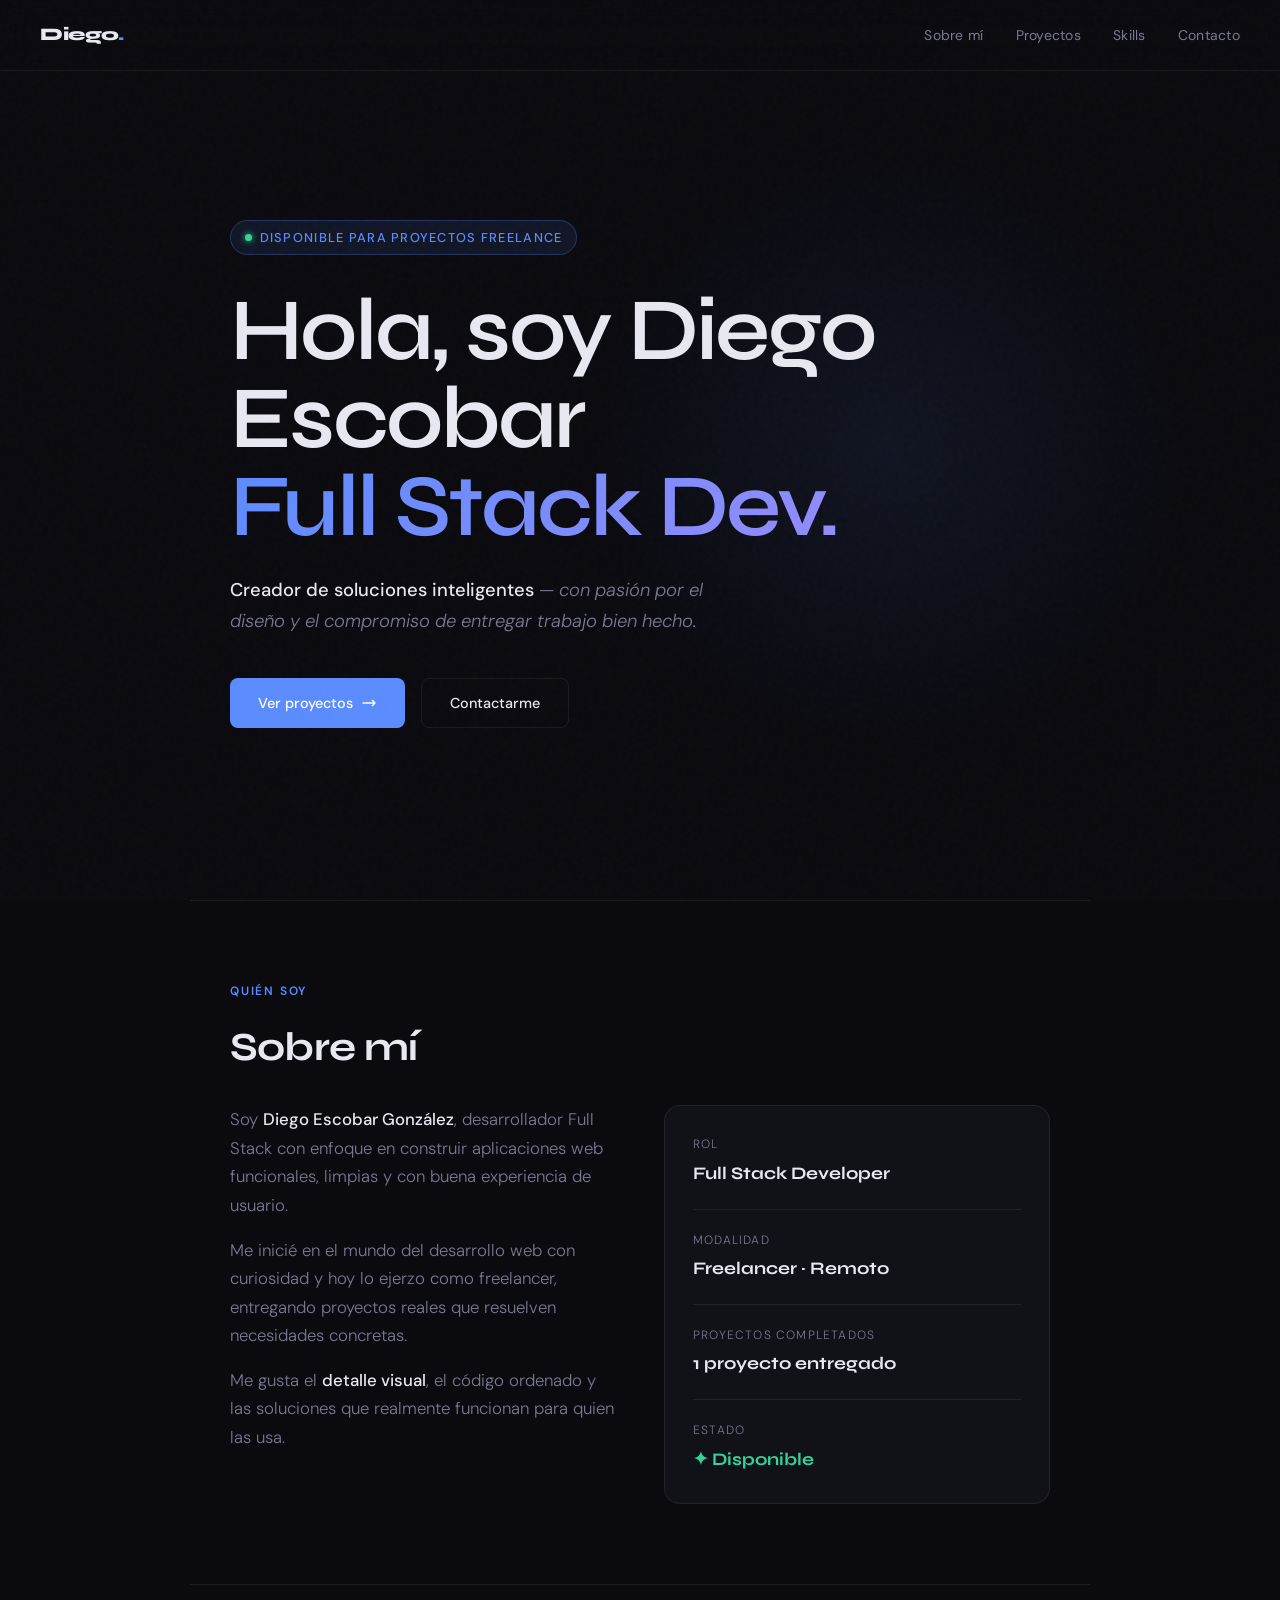
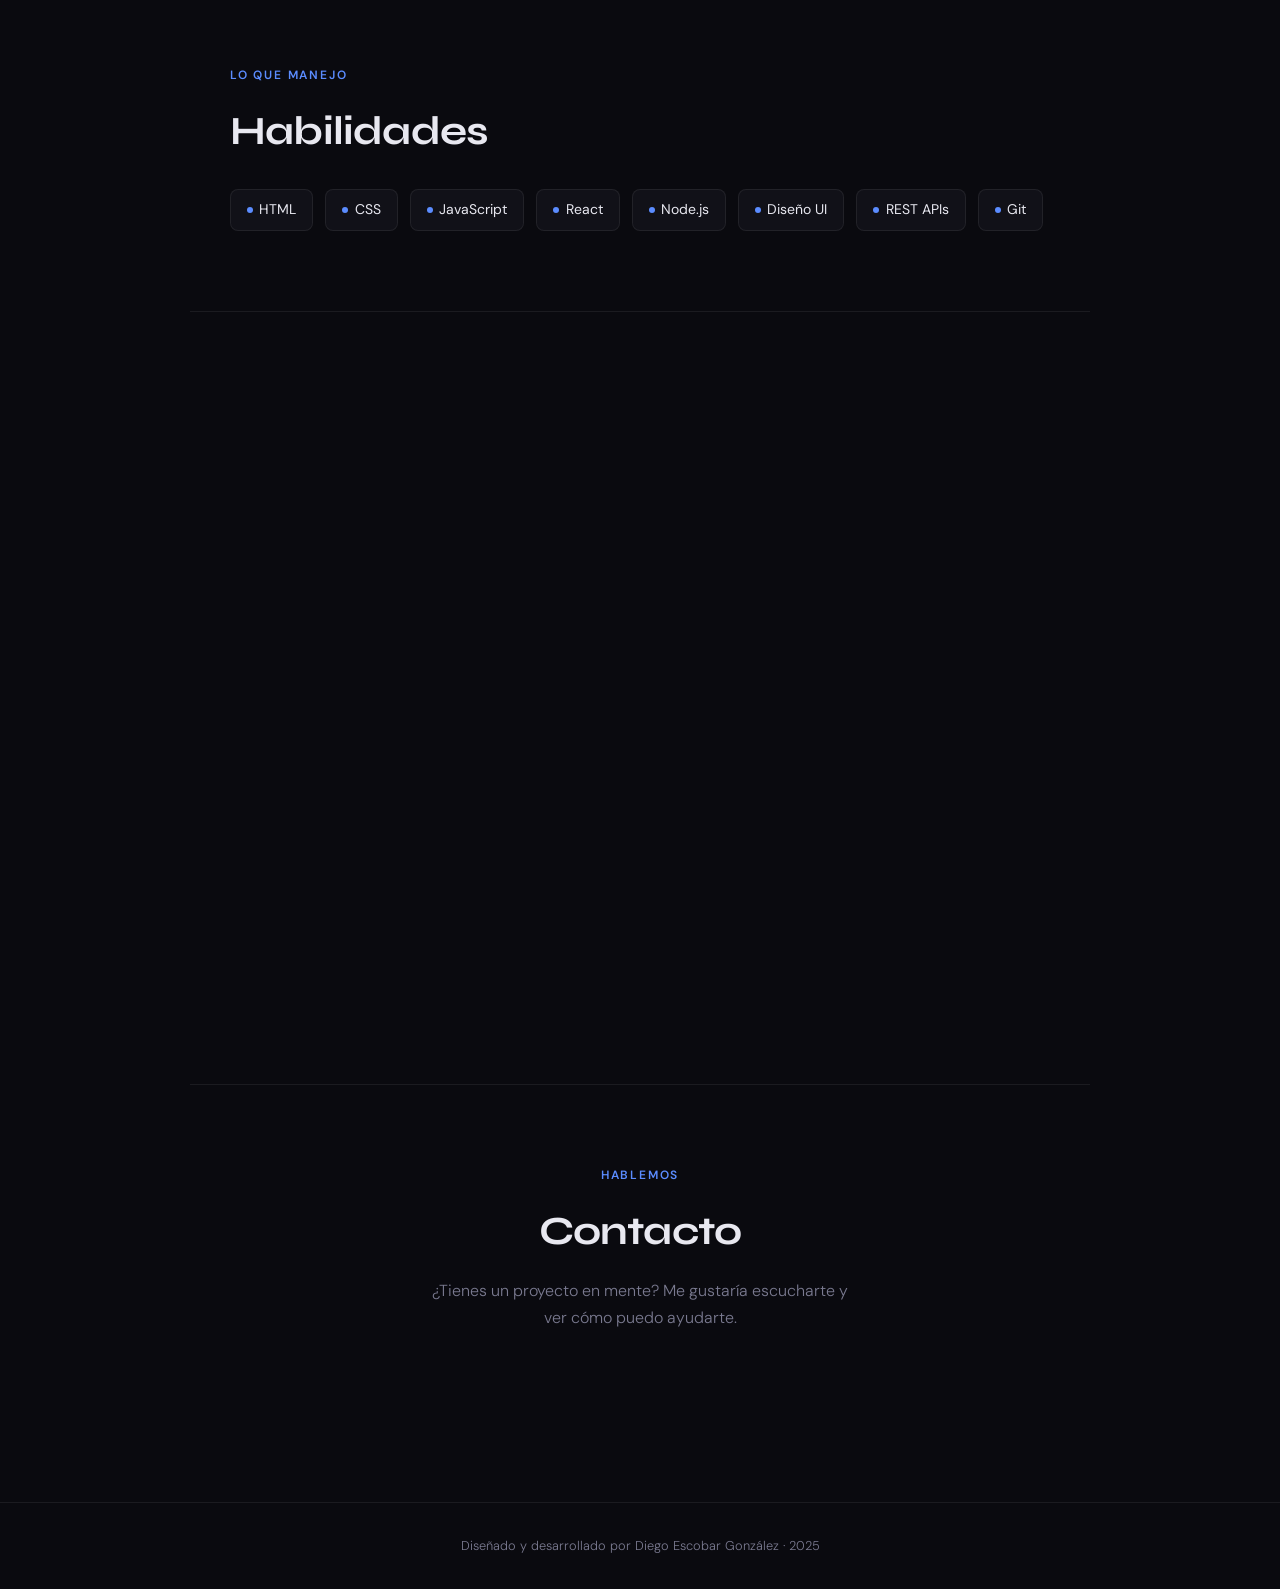
==== index.html @ aebeb618 "project added" ====
<!DOCTYPE html>
<html lang="es">
<head>
    <meta charset="UTF-8" />
    <meta name="viewport" content="width=device-width, initial-scale=1.0" />
    <title>Diego Escobar — Full Stack Developer</title>
    <link rel="preconnect" href="https://fonts.googleapis.com" />
    <link rel="preconnect" href="https://fonts.gstatic.com" crossorigin />
    <link href="https://fonts.googleapis.com/css2?family=Syne:wght@400;600;700;800&family=DM+Sans:ital,wght@0,300;0,400;0,500;1,300&display=swap" rel="stylesheet" />
    <link rel="stylesheet" href="styles/styles.css" />
</head>
<body>

    <!-- NAV -->
    <nav>
        <a class="nav-logo" href="#">Diego<span>.</span></a>
        <ul class="nav-links">
            <li><a href="#sobre-mi">Sobre mí</a></li>
            <li><a href="#proyectos">Proyectos</a></li>
            <li><a href="#habilidades">Skills</a></li>
            <li><a href="#contacto">Contacto</a></li>
        </ul>
    </nav>

    <!-- HERO -->
    <div class="hero">
        <div class="hero-glow"></div>
        <div class="hero-badge">Disponible para proyectos freelance</div>

        <h1>
        Hola, soy Diego Escobar
        <span class="line2">Full Stack Dev.</span>
        </h1>

        <p class="hero-tagline">
            <strong>Creador de soluciones inteligentes</strong> — con pasión por el diseño y el compromiso de entregar trabajo bien hecho.
        </p>

        <div class="hero-cta">
            <a href="#proyectos" class="btn btn-primary">
                Ver proyectos
                <svg xmlns="http://www.w3.org/2000/svg" width="16" height="16" fill="none" viewBox="0 0 24 24" stroke="currentColor" stroke-width="2"><path stroke-linecap="round" stroke-linejoin="round" d="M17 8l4 4m0 0l-4 4m4-4H3"/></svg>
            </a>
            <a href="#contacto" class="btn btn-outline">Contactarme</a>
        </div>
    </div>

    <!-- SOBRE MÍ -->
    <div class="divider"></div>
    <section id="sobre-mi">
        <p class="section-label reveal">Quién soy</p>
        <h2 class="section-title reveal">Sobre mí</h2>

        <div class="about-grid">
            <div class="about-text reveal">
                <p>
                Soy <strong>Diego Escobar González</strong>, desarrollador Full Stack con enfoque en construir aplicaciones web funcionales, limpias y con buena experiencia de usuario.
                </p>

                <p>
                Me inicié en el mundo del desarrollo web con curiosidad y hoy lo ejerzo como freelancer, entregando proyectos reales que resuelven necesidades concretas.
                </p>

                <p>
                Me gusta el <strong>detalle visual</strong>, el código ordenado y las soluciones que realmente funcionan para quien las usa.
                </p>
            </div>

            <div class="about-card reveal">
                <div class="card-stat">
                    <p class="card-stat-label">Rol</p>
                    <p class="card-stat-value">Full Stack Developer</p>
                </div>

                <div class="card-stat">
                    <p class="card-stat-label">Modalidad</p>
                    <p class="card-stat-value">Freelancer · Remoto</p>
                </div>

                <div class="card-stat">
                    <p class="card-stat-label">Proyectos completados</p>
                    <p class="card-stat-value">1 proyecto entregado</p>
                </div>

                <div class="card-stat">
                    <p class="card-stat-label">Estado</p>
                    <p class="card-stat-value" style="color: var(--green);">✦ Disponible</p>
                </div>
            </div>
        </div>
    </section>

    <!-- HABILIDADES -->
    <div class="divider"></div>

    <section id="habilidades">
        <p class="section-label reveal">Lo que manejo</p>
        <h2 class="section-title reveal">Habilidades</h2>

        <div class="skills-grid reveal">
            <div class="skill-tag"><span class="skill-dot"></span>HTML</div>
            <div class="skill-tag"><span class="skill-dot"></span>CSS</div>
            <div class="skill-tag"><span class="skill-dot"></span>JavaScript</div>
            <div class="skill-tag"><span class="skill-dot"></span>React</div>
            <div class="skill-tag"><span class="skill-dot"></span>Node.js</div>
            <div class="skill-tag"><span class="skill-dot"></span>Diseño UI</div>
            <div class="skill-tag"><span class="skill-dot"></span>REST APIs</div>
            <div class="skill-tag"><span class="skill-dot"></span>Git</div>
        </div>
    </section>

    <!-- PROYECTOS -->
    <div class="divider"></div>

    <section id="proyectos">
        <p class="section-label reveal">Lo que he construido</p>
        <h2 class="section-title reveal">Proyectos</h2>

        <div class="project-card reveal">
            <div class="project-preview">
                <div class="project-preview-glow"></div>

                <!-- POS Mockup -->
                <div class="pos-mockup">
                    <div class="pos-topbar">
                        <div class="pos-dot" style="background:#ff5f57"></div>
                        <div class="pos-dot" style="background:#febc2e"></div>
                        <div class="pos-dot" style="background:#28c840"></div>
                    </div>
                    <div class="pos-body">
                        <div class="pos-item"><span>Café Latte</span>$2.50</div>
                        <div class="pos-item"><span>Espresso</span>$1.80</div>
                        <div class="pos-item"><span>Croissant</span>$1.50</div>
                        <div class="pos-item"><span>Americano</span>$2.00</div>
                    </div>
                    <div class="pos-footer">PROCESAR VENTA</div>
                </div>
            </div>

            <div class="project-body">
                <div class="project-tags">
                    <span class="project-tag">HTML</span>
                    <span class="project-tag">CSS</span>
                    <span class="project-tag">JavaScript</span>
                    <span class="project-tag">LocalStorage</span>
                </div>

                <p class="project-name">CaféPOS — Sistema de Punto de Venta</p>
                <p class="project-desc">
                    Sistema POS (Point of Sale) diseñado para una cafetería. Permite registrar productos, gestionar ventas y guardar la información de manera local usando LocalStorage, sin necesidad de un backend. Una solución ligera, rápida y funcional para negocios pequeños.
                </p>

                <div class="project-links">
                    <a href="#" class="project-link">
                        <svg xmlns="http://www.w3.org/2000/svg" fill="none" viewBox="0 0 24 24" stroke="currentColor" stroke-width="2"><path stroke-linecap="round" stroke-linejoin="round" d="M10 6H6a2 2 0 00-2 2v10a2 2 0 002 2h10a2 2 0 002-2v-4M14 4h6m0 0v6m0-6L10 14"/></svg>
                        Ver demo
                    </a>
                    <a href="#" class="project-link">
                        <svg xmlns="http://www.w3.org/2000/svg" fill="none" viewBox="0 0 24 24" stroke="currentColor" stroke-width="2"><path stroke-linecap="round" stroke-linejoin="round" d="M10 20l4-16m4 4l4 4-4 4M6 16l-4-4 4-4"/></svg>
                        Ver código
                    </a>
                </div>
            </div>
        </div>
    </section>

    <!-- CONTACTO -->
    <div class="divider"></div>

    <section id="contacto">
        <p class="section-label reveal">Hablemos</p>
        <h2 class="section-title reveal">Contacto</h2>
        <p class="contact-sub reveal">¿Tienes un proyecto en mente? Me gustaría escucharte y ver cómo puedo ayudarte.</p>

        <div class="social-links reveal">
            <!-- LinkedIn -->
            <a href="#" class="social-link">
                <svg xmlns="http://www.w3.org/2000/svg" viewBox="0 0 24 24" fill="currentColor"><path d="M20.447 20.452h-3.554v-5.569c0-1.328-.027-3.037-1.852-3.037-1.853 0-2.136 1.445-2.136 2.939v5.667H9.351V9h3.414v1.561h.046c.477-.9 1.637-1.85 3.37-1.85 3.601 0 4.267 2.37 4.267 5.455v6.286zM5.337 7.433a2.062 2.062 0 01-2.063-2.065 2.064 2.064 0 112.063 2.065zm1.782 13.019H3.555V9h3.564v11.452zM22.225 0H1.771C.792 0 0 .774 0 1.729v20.542C0 23.227.792 24 1.771 24h20.451C23.2 24 24 23.227 24 22.271V1.729C24 .774 23.2 0 22.222 0h.003z"/></svg>
                LinkedIn
            </a>
            <!-- GitHub -->
            <a href="#" class="social-link">
                <svg xmlns="http://www.w3.org/2000/svg" viewBox="0 0 24 24" fill="currentColor"><path d="M12 .297c-6.63 0-12 5.373-12 12 0 5.303 3.438 9.8 8.205 11.385.6.113.82-.258.82-.577 0-.285-.01-1.04-.015-2.04-3.338.724-4.042-1.61-4.042-1.61C4.422 18.07 3.633 17.7 3.633 17.7c-1.087-.744.084-.729.084-.729 1.205.084 1.838 1.236 1.838 1.236 1.07 1.835 2.809 1.305 3.495.998.108-.776.417-1.305.76-1.605-2.665-.3-5.466-1.332-5.466-5.93 0-1.31.465-2.38 1.235-3.22-.135-.303-.54-1.523.105-3.176 0 0 1.005-.322 3.3 1.23.96-.267 1.98-.399 3-.405 1.02.006 2.04.138 3 .405 2.28-1.552 3.285-1.23 3.285-1.23.645 1.653.24 2.873.12 3.176.765.84 1.23 1.91 1.23 3.22 0 4.61-2.805 5.625-5.475 5.92.42.36.81 1.096.81 2.22 0 1.606-.015 2.896-.015 3.286 0 .315.21.69.825.57C20.565 22.092 24 17.592 24 12.297c0-6.627-5.373-12-12-12"/></svg>
                GitHub
            </a>
            <!-- Email -->
            <a href="mailto:tucorreo@email.com" class="social-link">
                <svg xmlns="http://www.w3.org/2000/svg" fill="none" viewBox="0 0 24 24" stroke="currentColor" stroke-width="1.8"><path stroke-linecap="round" stroke-linejoin="round" d="M3 8l7.89 5.26a2 2 0 002.22 0L21 8M5 19h14a2 2 0 002-2V7a2 2 0 00-2-2H5a2 2 0 00-2 2v10a2 2 0 002 2z"/></svg>
                Email
            </a>
        </div>
    </section>

    <footer>
        <p>Diseñado y desarrollado por Diego Escobar González · 2025</p>
    </footer>

    <script src="js/main.js"></script>
</body>
</html>
---- styles/styles.css ----
*, *::before, *::after { box-sizing: border-box; margin: 0; padding: 0; }

:root {
    --bg:        #0a0a0f;
    --bg2:       #111118;
    --bg3:       #18181f;
    --border:    rgba(255,255,255,0.07);
    --text:      #e8e8f0;
    --muted:     #7a7a90;
    --accent:    #5b8cff;
    --accent2:   #a78bfa;
    --green:     #34d399;
}

html { scroll-behavior: smooth; }

body {
    background: var(--bg);
    color: var(--text);
    font-family: 'DM Sans', sans-serif;
    font-weight: 300;
    line-height: 1.7;
    overflow-x: hidden;
}

/* --- NOISE TEXTURE OVERLAY --- */
body::before {
    content: '';
    position: fixed;
    inset: 0;
    background-image: url("data:image/svg+xml,%3Csvg viewBox='0 0 200 200' xmlns='http://www.w3.org/2000/svg'%3E%3Cfilter id='n'%3E%3CfeTurbulence type='fractalNoise' baseFrequency='0.9' numOctaves='4' stitchTiles='stitch'/%3E%3C/filter%3E%3Crect width='100%25' height='100%25' filter='url(%23n)' opacity='1'/%3E%3C/svg%3E");
    opacity: 0.025;
    pointer-events: none;
    z-index: 999;
}

/* --- NAV --- */
nav {
    position: fixed;
    top: 0; left: 0; right: 0;
    z-index: 100;
    display: flex;
    justify-content: space-between;
    align-items: center;
    padding: 1.25rem 2.5rem;
    background: rgba(10,10,15,0.8);
    backdrop-filter: blur(16px);
    border-bottom: 1px solid var(--border);
}

.nav-logo {
    font-family: 'Syne', sans-serif;
    font-weight: 800;
    font-size: 1.1rem;
    letter-spacing: -0.02em;
    color: var(--text);
    text-decoration: none;
}

.nav-logo span { color: var(--accent); }

.nav-links {
    display: flex;
    gap: 2rem;
    list-style: none;
}

.nav-links a {
    color: var(--muted);
    text-decoration: none;
    font-size: 0.875rem;
    font-weight: 400;
    letter-spacing: 0.02em;
    transition: color 0.2s;
}

.nav-links a:hover { color: var(--text); }

/* --- HERO --- */
.hero {
    min-height: 100vh;
    display: flex;
    flex-direction: column;
    justify-content: center;
    padding: 8rem 2.5rem 5rem;
    max-width: 900px;
    margin: 0 auto;
    position: relative;
}

.hero-badge {
    display: inline-flex;
    align-items: center;
    gap: 0.5rem;
    background: rgba(91,140,255,0.1);
    border: 1px solid rgba(91,140,255,0.25);
    color: var(--accent);
    font-size: 0.8rem;
    font-weight: 500;
    letter-spacing: 0.1em;
    text-transform: uppercase;
    padding: 0.35rem 0.85rem;
    border-radius: 100px;
    margin-bottom: 2rem;
    width: fit-content;
    animation: fadeUp 0.6s ease both;
}

.hero-badge::before {
    content: '';
    width: 7px; height: 7px;
    background: var(--green);
    border-radius: 50%;
    box-shadow: 0 0 6px var(--green);
    animation: pulse 2s infinite;
}

@keyframes pulse {
    0%, 100% { opacity: 1; }
    50% { opacity: 0.4; }
}

.hero h1 {
    font-family: 'Syne', sans-serif;
    font-weight: 600;
    font-size: clamp(3rem, 8vw, 5.5rem);
    line-height: 1.0;
    letter-spacing: -0.03em;
    animation: fadeUp 0.6s ease 0.1s both;
}

.hero h1 .line2 {
    display: block;
    background: linear-gradient(135deg, var(--accent), var(--accent2));
    -webkit-background-clip: text;
    -webkit-text-fill-color: transparent;
    background-clip: text;
}

.hero-tagline {
    margin-top: 1.5rem;
    font-size: 1.15rem;
    color: var(--muted);
    max-width: 520px;
    font-style: italic;
    animation: fadeUp 0.6s ease 0.2s both;
}

.hero-tagline strong {
    color: var(--text);
    font-style: normal;
    font-weight: 500;
}

.hero-cta {
    display: flex;
    gap: 1rem;
    margin-top: 2.5rem;
    flex-wrap: wrap;
    animation: fadeUp 0.6s ease 0.3s both;
}

.btn {
    display: inline-flex;
    align-items: center;
    gap: 0.5rem;
    padding: 0.75rem 1.75rem;
    border-radius: 8px;
    font-family: 'DM Sans', sans-serif;
    font-size: 0.9rem;
    font-weight: 500;
    text-decoration: none;
    cursor: pointer;
    border: none;
    transition: all 0.2s;
}

.btn-primary {
    background: var(--accent);
    color: #fff;
}

.btn-primary:hover {
    background: #4a7df0;
    transform: translateY(-2px);
    box-shadow: 0 8px 24px rgba(91,140,255,0.3);
}

.btn-outline {
    background: transparent;
    color: var(--text);
    border: 1px solid var(--border);
}

.btn-outline:hover {
    border-color: rgba(255,255,255,0.2);
    background: var(--bg3);
    transform: translateY(-2px);
}

/* Glow blob */
.hero-glow {
    position: absolute;
    width: 600px; height: 600px;
    background: radial-gradient(circle, rgba(91,140,255,0.08) 0%, transparent 70%);
    top: 50%; right: -100px;
    transform: translateY(-50%);
    pointer-events: none;
    animation: blobFloat 6s ease-in-out infinite;
}

@keyframes blobFloat {
    0%, 100% { transform: translateY(-50%) scale(1); }
    50% { transform: translateY(-54%) scale(1.05); }
}

/* --- SECTIONS --- */
section {
    padding: 5rem 2.5rem;
    max-width: 900px;
    margin: 0 auto;
}

.section-label {
    font-size: 0.75rem;
    font-weight: 600;
    letter-spacing: 0.15em;
    text-transform: uppercase;
    color: var(--accent);
    margin-bottom: 0.75rem;
}

.section-title {
    font-family: 'Syne', sans-serif;
    font-weight: 700;
    font-size: clamp(1.8rem, 4vw, 2.5rem);
    letter-spacing: -0.02em;
    color: var(--text);
    margin-bottom: 1.5rem;
}

/* --- DIVIDER --- */
.divider {
    height: 1px;
    background: var(--border);
    max-width: 900px;
    margin: 0 auto;
}

/* --- ABOUT --- */
#sobre-mi .about-grid {
    display: grid;
    grid-template-columns: 1fr 1fr;
    gap: 3rem;
    align-items: start;
}

.about-text p {
    color: var(--muted);
    margin-bottom: 1rem;
    font-size: 1.05rem;
}

.about-text p strong {
    color: var(--text);
    font-weight: 500;
}

.about-card {
    background: var(--bg2);
    border: 1px solid var(--border);
    border-radius: 16px;
    padding: 1.75rem;
}

.about-card .card-stat {
    margin-bottom: 1.25rem;
    padding-bottom: 1.25rem;
    border-bottom: 1px solid var(--border);
}

.about-card .card-stat:last-child {
    margin-bottom: 0;
    padding-bottom: 0;
    border-bottom: none;
}

.card-stat-label {
    font-size: 0.75rem;
    text-transform: uppercase;
    letter-spacing: 0.1em;
    color: var(--muted);
    margin-bottom: 0.25rem;
}

.card-stat-value {
    font-family: 'Syne', sans-serif;
    font-weight: 700;
    font-size: 1.1rem;
    color: var(--text);
}

/* --- SKILLS --- */
.skills-grid {
    display: flex;
    flex-wrap: wrap;
    gap: 0.75rem;
    margin-top: 1.5rem;
}

.skill-tag {
    display: flex;
    align-items: center;
    gap: 0.4rem;
    padding: 0.5rem 1rem;
    background: var(--bg2);
    border: 1px solid var(--border);
    border-radius: 8px;
    font-size: 0.875rem;
    color: var(--text);
    font-weight: 400;
    transition: all 0.2s;
}

.skill-tag:hover {
    border-color: rgba(91,140,255,0.4);
    background: rgba(91,140,255,0.05);
    transform: translateY(-2px);
}

.skill-dot {
    width: 6px; height: 6px;
    border-radius: 50%;
    background: var(--accent);
}

/* --- PROJECT --- */
.project-card {
    background: var(--bg2);
    border: 1px solid var(--border);
    border-radius: 20px;
    overflow: hidden;
    transition: border-color 0.3s, transform 0.3s;
    margin-top: 1.5rem;
}

.project-card:hover {
    border-color: rgba(91,140,255,0.3);
    transform: translateY(-4px);
    box-shadow: 0 20px 40px rgba(0,0,0,0.4);
}

.project-preview {
    width: 100%;
    height: 220px;
    background: linear-gradient(135deg, #0f1628 0%, #1a1f3a 50%, #0f1628 100%);
    display: flex;
    align-items: center;
    justify-content: center;
    position: relative;
    overflow: hidden;
}

/* POS visual mockup */
.pos-mockup {
    width: 280px;
    background: #1c2033;
    border-radius: 10px;
    border: 1px solid rgba(91,140,255,0.2);
    overflow: hidden;
    box-shadow: 0 20px 50px rgba(0,0,0,0.5);
}

.pos-topbar {
    background: #252b42;
    padding: 0.5rem 0.75rem;
    display: flex;
    gap: 0.4rem;
    align-items: center;
}

.pos-dot { width: 8px; height: 8px; border-radius: 50%; }

.pos-body { padding: 0.75rem; display: grid; grid-template-columns: 1fr 1fr; gap: 0.4rem; }

.pos-item {
    background: #2a3050;
    border-radius: 6px;
    padding: 0.5rem;
    font-size: 0.5rem;
    color: #8899cc;
    text-align: center;
    border: 1px solid rgba(91,140,255,0.1);
}

.pos-item span {
    display: block;
    font-size: 0.65rem;
    font-weight: 600;
    color: var(--accent);
    margin-bottom: 0.1rem;
}

.pos-footer {
    padding: 0.5rem 0.75rem;
    background: var(--accent);
    text-align: center;
    font-size: 0.5rem;
    font-weight: 700;
    color: #fff;
    letter-spacing: 0.05em;
}

.project-preview-glow {
    position: absolute;
    inset: 0;
    background: radial-gradient(ellipse at 30% 50%, rgba(91,140,255,0.12), transparent 60%);
}

.project-body {
    padding: 1.75rem;
}

.project-tags {
    display: flex;
    gap: 0.5rem;
    flex-wrap: wrap;
    margin-bottom: 1rem;
}

.project-tag {
    font-size: 0.7rem;
    font-weight: 500;
    letter-spacing: 0.08em;
    text-transform: uppercase;
    padding: 0.25rem 0.65rem;
    border-radius: 100px;
    background: rgba(91,140,255,0.12);
    color: var(--accent);
    border: 1px solid rgba(91,140,255,0.2);
}

.project-name {
    font-family: 'Syne', sans-serif;
    font-weight: 700;
    font-size: 1.4rem;
    letter-spacing: -0.02em;
    margin-bottom: 0.5rem;
}

.project-desc {
    color: var(--muted);
    font-size: 0.95rem;
    line-height: 1.65;
}

.project-links {
    display: flex;
    gap: 0.75rem;
    margin-top: 1.25rem;
}

.project-link {
    display: inline-flex;
    align-items: center;
    gap: 0.4rem;
    font-size: 0.85rem;
    font-weight: 500;
    color: var(--muted);
    text-decoration: none;
    transition: color 0.2s;
}

.project-link:hover { color: var(--text); }

.project-link svg { width: 15px; height: 15px; }

/* --- CONTACT --- */
#contacto {
    text-align: center;
}

#contacto .section-title { margin-bottom: 0.75rem; }

.contact-sub {
    color: var(--muted);
    font-size: 1rem;
    max-width: 440px;
    margin: 0 auto 2.5rem;
}

.social-links {
    display: flex;
    justify-content: center;
    gap: 1rem;
    flex-wrap: wrap;
}

.social-link {
    display: inline-flex;
    align-items: center;
    gap: 0.6rem;
    padding: 0.75rem 1.5rem;
    background: var(--bg2);
    border: 1px solid var(--border);
    border-radius: 10px;
    color: var(--text);
    text-decoration: none;
    font-size: 0.9rem;
    font-weight: 400;
    transition: all 0.2s;
}

.social-link:hover {
    border-color: rgba(91,140,255,0.4);
    background: rgba(91,140,255,0.07);
    transform: translateY(-3px);
    box-shadow: 0 8px 20px rgba(0,0,0,0.3);
}

.social-link svg { width: 18px; height: 18px; opacity: 0.8; }

/* --- FOOTER --- */
footer {
    text-align: center;
    padding: 2rem;
    color: var(--muted);
    font-size: 0.8rem;
    border-top: 1px solid var(--border);
}

/* --- ANIMATIONS --- */
@keyframes fadeUp {
    from { opacity: 0; transform: translateY(20px); }
    to   { opacity: 1; transform: translateY(0); }
}

.reveal {
    opacity: 0;
    transform: translateY(24px);
    transition: opacity 0.6s ease, transform 0.6s ease;
}

.reveal.visible {
    opacity: 1;
    transform: translateY(0);
}

/* --- RESPONSIVE --- */
@media (max-width: 680px) {
    nav { padding: 1rem 1.25rem; }
    .nav-links { gap: 1.25rem; }
    section { padding: 4rem 1.25rem; }
    .hero { padding: 7rem 1.25rem 4rem; }
    #sobre-mi .about-grid { grid-template-columns: 1fr; }
}
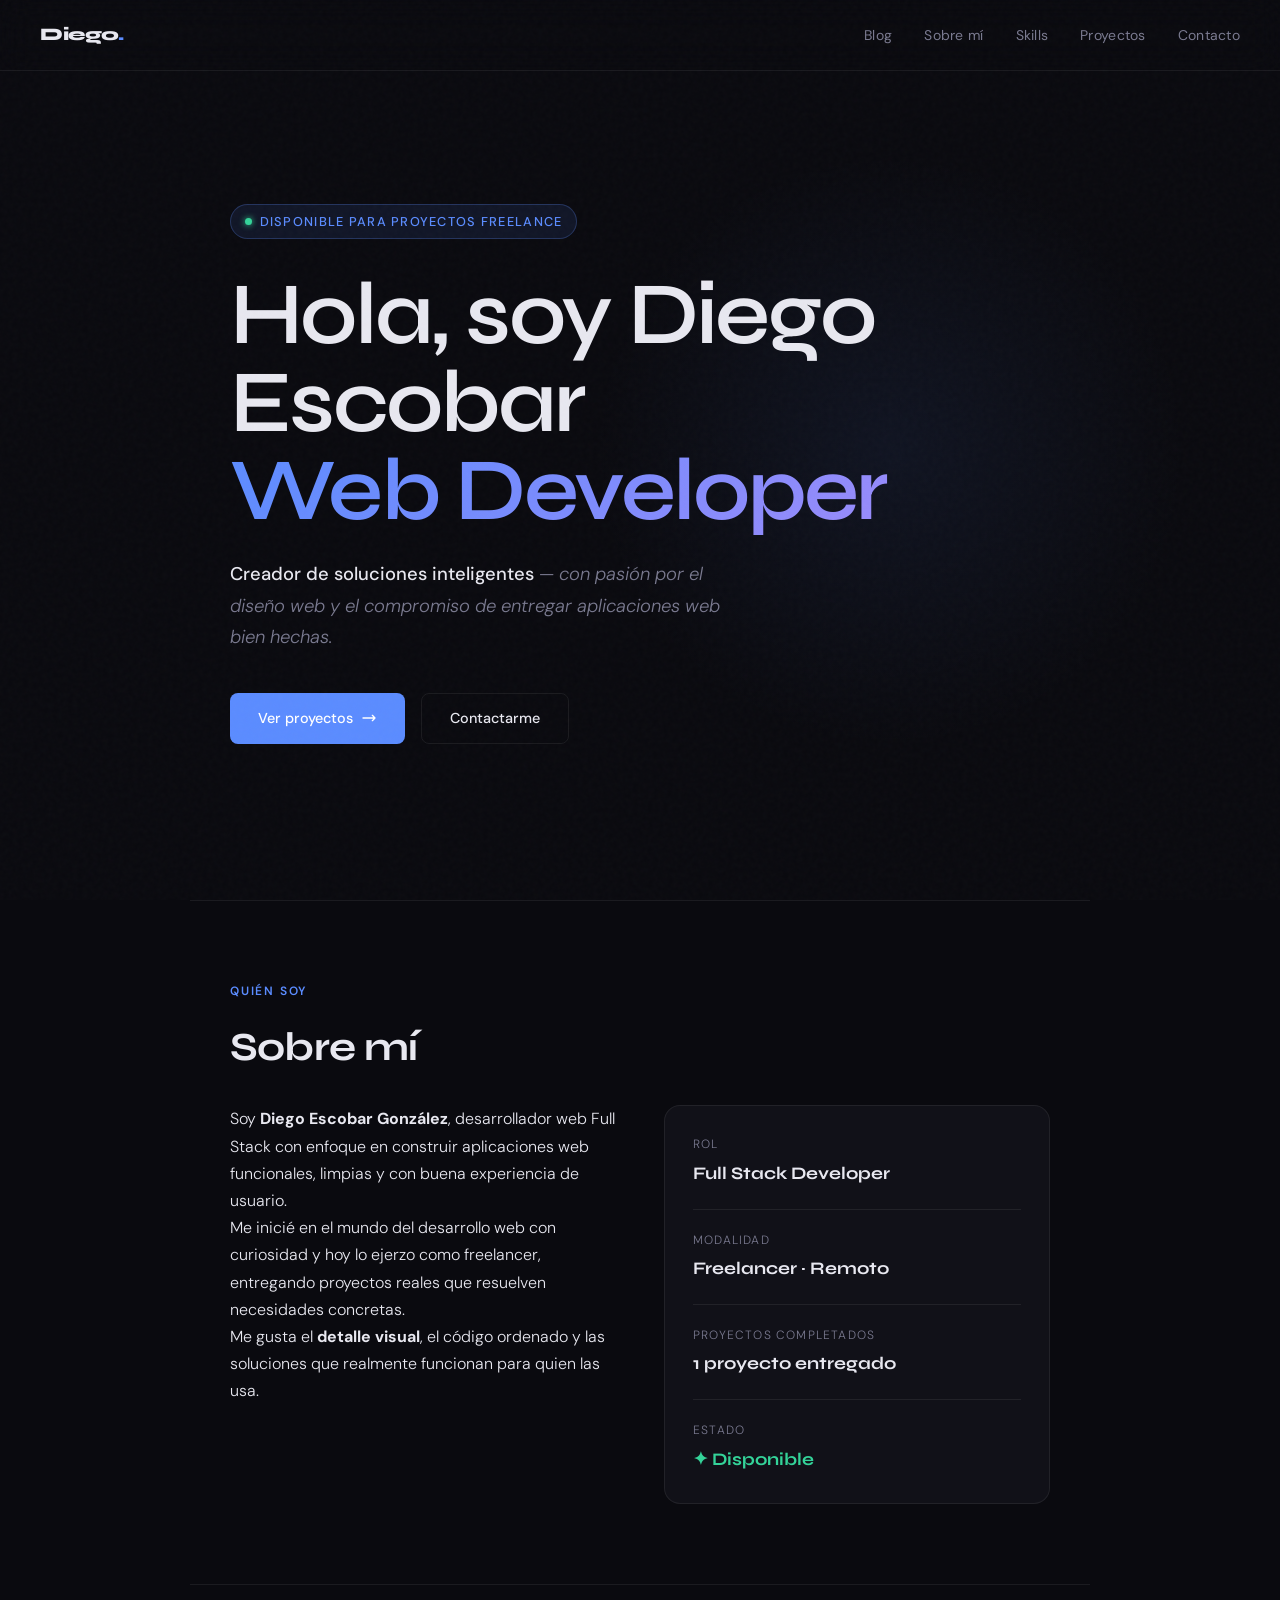
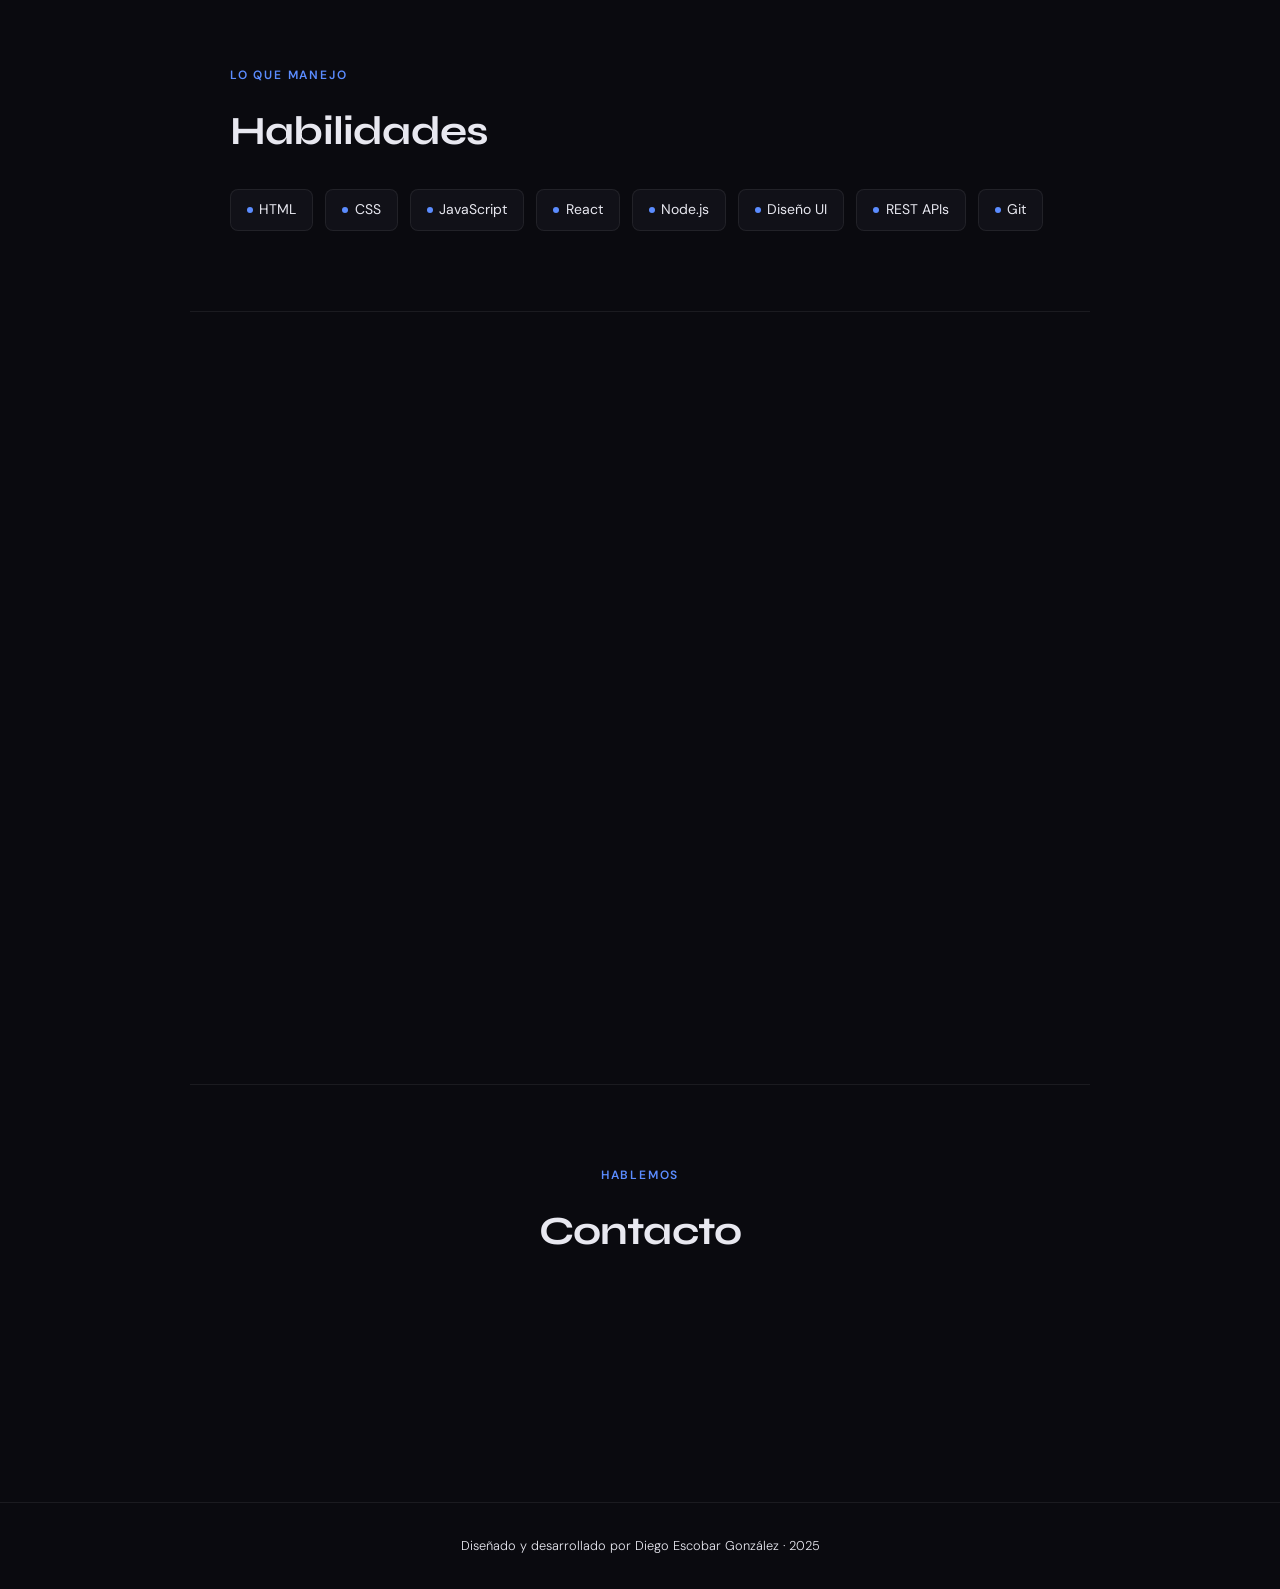
==== commit 5994f818: "A blog section has been added, along with a blog about Git and GitHub" ====
--- a/index.html
+++ b/index.html
@@ -3,24 +3,28 @@
 <head>
     <meta charset="UTF-8" />
     <meta name="viewport" content="width=device-width, initial-scale=1.0" />
-    <title>Diego Escobar — Full Stack Developer</title>
+    <title>Diego Escobar</title>
     <link rel="preconnect" href="https://fonts.googleapis.com" />
     <link rel="preconnect" href="https://fonts.gstatic.com" crossorigin />
     <link href="https://fonts.googleapis.com/css2?family=Syne:wght@400;600;700;800&family=DM+Sans:ital,wght@0,300;0,400;0,500;1,300&display=swap" rel="stylesheet" />
     <link rel="stylesheet" href="styles/styles.css" />
+    <link rel="icon" href="assets/code.svg">
 </head>
 <body>
 
     <!-- NAV -->
-    <nav>
-        <a class="nav-logo" href="#">Diego<span>.</span></a>
-        <ul class="nav-links">
-            <li><a href="#sobre-mi">Sobre mí</a></li>
-            <li><a href="#proyectos">Proyectos</a></li>
-            <li><a href="#habilidades">Skills</a></li>
-            <li><a href="#contacto">Contacto</a></li>
-        </ul>
-    </nav>
+    <header>
+        <nav>
+            <a class="nav-logo" href="index.html">Diego<span>.</span></a>
+            <ul class="nav-links">
+                <li><a href="html/blog.html">Blog</a></li>
+                <li><a href="#sobre-mi">Sobre mí</a></li>
+                <li><a href="#habilidades">Skills</a></li>
+                <li><a href="#proyectos">Proyectos</a></li>
+                <li><a href="#contacto">Contacto</a></li>
+            </ul>
+        </nav>
+    </header>
 
     <!-- HERO -->
     <div class="hero">
@@ -29,11 +33,11 @@
 
         <h1>
         Hola, soy Diego Escobar
-        <span class="line2">Full Stack Dev.</span>
+        <span class="line2">Web Developer</span>
         </h1>
 
         <p class="hero-tagline">
-            <strong>Creador de soluciones inteligentes</strong> — con pasión por el diseño y el compromiso de entregar trabajo bien hecho.
+            <strong>Creador de soluciones inteligentes</strong> — con pasión por el diseño web y el compromiso de entregar aplicaciones web bien hechas.
         </p>
 
         <div class="hero-cta">
@@ -52,17 +56,17 @@
         <h2 class="section-title reveal">Sobre mí</h2>
 
         <div class="about-grid">
-            <div class="about-text reveal">
+            <div class="about-textx reveal">
                 <p>
-                Soy <strong>Diego Escobar González</strong>, desarrollador Full Stack con enfoque en construir aplicaciones web funcionales, limpias y con buena experiencia de usuario.
+                    Soy <strong>Diego Escobar González</strong>, desarrollador web Full Stack con enfoque en construir aplicaciones web funcionales, limpias y con buena experiencia de usuario.
                 </p>
 
                 <p>
-                Me inicié en el mundo del desarrollo web con curiosidad y hoy lo ejerzo como freelancer, entregando proyectos reales que resuelven necesidades concretas.
+                    Me inicié en el mundo del desarrollo web con curiosidad y hoy lo ejerzo como freelancer, entregando proyectos reales que resuelven necesidades concretas.
                 </p>
 
                 <p>
-                Me gusta el <strong>detalle visual</strong>, el código ordenado y las soluciones que realmente funcionan para quien las usa.
+                    Me gusta el <strong>detalle visual</strong>, el código ordenado y las soluciones que realmente funcionan para quien las usa.
                 </p>
             </div>
 
--- a/styles/styles.css
+++ b/styles/styles.css
@@ -1,15 +1,22 @@
+/* UTILIDADES GLOBALES */
 *, *::before, *::after { box-sizing: border-box; margin: 0; padding: 0; }
 
 :root {
     --bg:        #0a0a0f;
     --bg2:       #111118;
     --bg3:       #18181f;
+    --bg-tag1:   rgba(91,140,255,0.1);
+    --bg-tag2:   rgba(245,73,39,0.1); 
+    --border-tag1:rgba(91,140,255,0.1);
+    --border-tag2:rgba(245,73,39,0.2);
     --border:    rgba(255,255,255,0.07);
     --text:      #e8e8f0;
+    --text-orange:  #F54927;
     --muted:     #7a7a90;
     --accent:    #5b8cff;
     --accent2:   #a78bfa;
     --green:     #34d399;
+    --st-orange: #F54927;
 }
 
 html { scroll-behavior: smooth; }
@@ -23,6 +30,22 @@
     overflow-x: hidden;
 }
 
+p{
+    color: var(--text);
+}
+
+a{
+    text-decoration: none;
+}
+
+h1{
+    font-family: 'Syne', sans-serif;
+    font-weight: 800;
+}
+
+strong{
+    color: var(--text);
+}
 /* --- NOISE TEXTURE OVERLAY --- */
 body::before {
     content: '';
@@ -553,4 +576,505 @@
     section { padding: 4rem 1.25rem; }
     .hero { padding: 7rem 1.25rem 4rem; }
     #sobre-mi .about-grid { grid-template-columns: 1fr; }
+}
+
+/* BLOG */
+.container{
+    position: relative;
+    top: 120px;
+    display: grid;
+    place-items: center;
+}
+
+.main-card-stat{
+    max-width: 600px;
+    animation: shadowPulse 3s ease-in-out infinite;
+}
+
+.main-card-stat:hover{
+    background: var(--bg3);
+}
+
+@keyframes shadowPulse {
+    0%, 100% {
+        box-shadow:
+        0 0 0px rgba(251, 191, 36, 0),
+        0 0 40px rgba(251, 191, 36, 0);
+    }
+    50% {
+        box-shadow:
+        0 0 20px rgba(251, 191, 36, 0.35),
+        0 0 60px rgba(251, 191, 36, 0.2);
+    }
+}
+
+/* BLOGS CONTENT */
+.page-wrapper {
+    max-width: 760px;
+    margin: 0 auto;
+    padding: 7rem 2rem 6rem;
+}
+
+/* ARTICLE HEADER */
+.article-header {
+    margin-bottom: 3.5rem;
+    padding-bottom: 2.5rem;
+    border-bottom: 1px solid var(--border);
+}
+
+.article-meta {
+    display: flex;
+    align-items: center;
+    gap: 1rem;
+    margin-bottom: 1.5rem;
+    flex-wrap: wrap;
+}
+
+.meta-tag {
+    font-size: 0.7rem;
+    font-weight: 500;
+    letter-spacing: 0.12em;
+    text-transform: uppercase;
+    padding: 0.3rem 0.75rem;
+    border-radius: 100px;
+    background: rgba(91,140,255,0.1);
+    color: var(--accent);
+    border: 1px solid rgba(91,140,255,0.2);
+}
+
+.meta-tag.git { 
+    background: rgba(245,73,39,0.1); 
+    color: var(--orange);
+    border-color: rgba(245,73,39,0.2); }
+
+.meta-date {
+    font-size: 0.8rem;
+    color: var(--muted);
+}
+
+.article-title {
+    font-family: 'Syne', sans-serif;
+    font-weight: 800;
+    font-size: clamp(2rem, 5vw, 3rem);
+    letter-spacing: -0.03em;
+    line-height: 1.1;
+    color: var(--text);
+    margin-bottom: 1.25rem;
+}
+
+.article-subtitle {
+    font-size: 1.05rem;
+    color: var(--muted);
+    font-weight: 300;
+    font-style: italic;
+    line-height: 1.6;
+}
+
+.article-subtitle strong { color: var(--text); font-style: normal; font-weight: 500; }
+
+/* PREREQUISITES BOX */
+.prereq-box {
+    background: rgba(91,140,255,0.06);
+    border: 1px solid rgba(91,140,255,0.18);
+    border-left: 3px solid var(--accent);
+    border-radius: 0 10px 10px 0;
+    padding: 1rem 1.25rem;
+    margin: 2rem 0;
+    font-size: 0.9rem;
+    color: var(--muted);
+}
+
+.prereq-box strong { color: var(--accent); }
+.prereq-box a { color: var(--accent); text-decoration: none; }
+.prereq-box a:hover { text-decoration: underline; }
+
+/* FLOW DIAGRAM */
+.flow-box {
+    background: var(--bg2);
+    border: 1px solid var(--border);
+    border-radius: 12px;
+    padding: 1.25rem 1.5rem;
+    margin: 2rem 0;
+    font-family: 'JetBrains Mono', monospace;
+    font-size: 0.8rem;
+    color: var(--muted);
+    overflow-x: auto;
+    white-space: nowrap;
+}
+
+.flow-box .flow-arrow { color: var(--accent); }
+.flow-box .flow-done  { color: var(--green); }
+.flow-box .flow-item  { color: var(--text); }
+
+/* STEP SECTIONS */
+.step {
+    margin: 3rem 0;
+}
+
+.step-header {
+    display: flex;
+    align-items: flex-start;
+    gap: 1rem;
+    margin-bottom: 1rem;
+}
+
+.step-number {
+    flex-shrink: 0;
+    width: 32px;
+    height: 32px;
+    border-radius: 8px;
+    background: rgba(91,140,255,0.12);
+    border: 1px solid rgba(91,140,255,0.25);
+    display: flex;
+    align-items: center;
+    justify-content: center;
+    font-family: 'Syne', sans-serif;
+    font-weight: 700;
+    font-size: 0.8rem;
+    color: var(--accent);
+    margin-top: 3px;
+}
+
+.step-title {
+    font-family: 'Syne', sans-serif;
+    font-weight: 700;
+    font-size: 1.3rem;
+    letter-spacing: -0.02em;
+    color: var(--text);
+}
+
+.step-title .cmd {
+    color: var(--accent);
+    font-family: 'JetBrains Mono', monospace;
+    font-size: 1rem;
+    font-weight: 400;
+}
+
+.step p {
+    color: var(--muted);
+    font-size: 0.97rem;
+    margin-bottom: 1rem;
+}
+
+.step p strong { color: var(--text); font-weight: 500; }
+
+/* CODE BLOCKS */
+.code-block {
+    background: var(--bg3);
+    border: 1px solid var(--border);
+    border-radius: 10px;
+    overflow: hidden;
+    margin: 1rem 0;
+}
+
+.code-topbar {
+    background: var(--bg2);
+    padding: 0.5rem 1rem;
+    display: flex;
+    align-items: center;
+    justify-content: space-between;
+    border-bottom: 1px solid var(--border);
+}
+
+.code-dots {
+    display: flex;
+    gap: 6px;
+}
+.code-dot {
+    width: 8px; height: 8px;
+    border-radius: 50%;
+}
+
+.code-label {
+    font-family: 'JetBrains Mono', monospace;
+    font-size: 0.68rem;
+    color: var(--muted);
+    letter-spacing: 0.05em;
+}
+
+.code-inner {
+    padding: 1rem 1.25rem;
+    font-family: 'JetBrains Mono', monospace;
+    font-size: 0.82rem;
+    line-height: 1.7;
+    color: #c9d1d9;
+    overflow-x: auto;
+}
+
+.code-inner .c-cmd    { color: #79c0ff; }
+.code-inner .c-flag   { color: #ffca28; }
+.code-inner .c-string { color: #a5d6ff; }
+.code-inner .c-comment{ color: #6e7681; }
+.code-inner .c-ok     { color: #56d364; }
+.code-inner .c-path   { color: #ffa657; }
+
+/* OUTPUT BLOCK */
+.output-block {
+    background: #0d1117;
+    border: 1px solid rgba(56,211,100,0.15);
+    border-radius: 10px;
+    padding: 1rem 1.25rem;
+    margin: 1rem 0;
+}
+
+.output-label {
+    font-size: 0.65rem;
+    font-weight: 600;
+    letter-spacing: 0.12em;
+    text-transform: uppercase;
+    color: var(--green);
+    margin-bottom: 0.5rem;
+    opacity: 0.7;
+}
+
+.output-block pre {
+    font-family: 'JetBrains Mono', monospace;
+    font-size: 0.78rem;
+    color: #8b949e;
+    line-height: 1.6;
+    white-space: pre-wrap;
+    word-break: break-word;
+}
+
+.output-block pre .ok { color: #56d364; }
+.output-block pre .info { color: #79c0ff; }
+
+/* TIP / WARNING BOXES */
+.tip, .warning {
+    border-radius: 0 10px 10px 0;
+    padding: 0.9rem 1.2rem;
+    margin: 1.25rem 0;
+    font-size: 0.88rem;
+    line-height: 1.6;
+}
+
+.tip {
+    background: rgba(52,211,153,0.07);
+    border-left: 3px solid var(--green);
+    color: #8ecfb8;
+}
+.tip strong { color: var(--green); }
+
+.warning {
+    background: rgba(251,191,36,0.07);
+    border-left: 3px solid var(--amber);
+    color: #c8a84b;
+}
+.warning strong { color: var(--amber); }
+
+/* OPTIONS BOX */
+.options-grid {
+    display: grid;
+    grid-template-columns: 1fr 1fr;
+    gap: 0.75rem;
+    margin: 1rem 0;
+}
+
+.option-card {
+    background: var(--bg2);
+    border: 1px solid var(--border);
+    border-radius: 10px;
+    padding: 1rem;
+}
+
+.option-label {
+    font-size: 0.7rem;
+    font-weight: 600;
+    letter-spacing: 0.1em;
+    text-transform: uppercase;
+    color: var(--accent);
+    margin-bottom: 0.4rem;
+}
+
+.option-card p {
+    color: var(--muted);
+    font-size: 0.85rem;
+    margin: 0;
+}
+
+/* STEP DIVIDER */
+.step-divider {
+    height: 1px;
+    background: var(--border);
+    margin: 2.5rem 0;
+}
+
+/* COMMAND TABLE */
+.cmd-table {
+    width: 100%;
+    border-collapse: collapse;
+    margin: 1.5rem 0;
+    font-size: 0.875rem;
+}
+
+.cmd-table th {
+    text-align: left;
+    padding: 0.6rem 1rem;
+    background: var(--bg2);
+    color: var(--muted);
+    font-size: 0.7rem;
+    font-weight: 600;
+    letter-spacing: 0.1em;
+    text-transform: uppercase;
+    border-bottom: 1px solid var(--border);
+}
+
+.cmd-table th:first-child { border-radius: 10px 0 0 0; }
+.cmd-table th:last-child  { border-radius: 0 10px 0 0; }
+
+.cmd-table td {
+    padding: 0.65rem 1rem;
+    border-bottom: 1px solid var(--border);
+    color: var(--muted);
+    vertical-align: top;
+}
+
+.cmd-table td:first-child {
+    font-family: 'JetBrains Mono', monospace;
+    font-size: 0.8rem;
+    color: var(--accent);
+    white-space: nowrap;
+}
+
+.cmd-table tr:last-child td { border-bottom: none; }
+.cmd-table tr:hover td { background: var(--bg2); }
+
+/* QUICK FLOW REFERENCE */
+.flow-steps {
+    background: var(--bg2);
+    border: 1px solid var(--border);
+    border-radius: 14px;
+    padding: 1.5rem;
+    margin: 1.5rem 0;
+}
+
+.flow-step-item {
+    display: flex;
+    align-items: flex-start;
+    gap: 0.75rem;
+    padding: 0.6rem 0;
+    border-bottom: 1px solid var(--border);
+}
+.flow-step-item:last-child { border-bottom: none; }
+
+.flow-step-num {
+    flex-shrink: 0;
+    width: 22px;
+    height: 22px;
+    border-radius: 6px;
+    background: rgba(91,140,255,0.12);
+    display: flex;
+    align-items: center;
+    justify-content: center;
+    font-size: 0.65rem;
+    font-weight: 700;
+    color: var(--accent);
+    margin-top: 1px;
+}
+
+.flow-step-cmd {
+    font-family: 'JetBrains Mono', monospace;
+    font-size: 0.8rem;
+    color: var(--accent);
+    display: block;
+    margin-bottom: 0.15rem;
+}
+
+.flow-step-desc {
+    font-size: 0.82rem;
+    color: var(--muted);
+}
+
+/* SUCCESS BANNER */
+.success-banner {
+    background: linear-gradient(135deg, rgba(52,211,153,0.1), rgba(91,140,255,0.1));
+    border: 1px solid rgba(52,211,153,0.25);
+    border-radius: 14px;
+    padding: 1.5rem 1.75rem;
+    margin: 3rem 0;
+    text-align: center;
+}
+
+.success-icon {
+    font-size: 2rem;
+    margin-bottom: 0.5rem;
+    display: block;
+}
+
+.success-banner h3 {
+    font-family: 'Syne', sans-serif;
+    font-weight: 700;
+    font-size: 1.2rem;
+    color: var(--green);
+    margin-bottom: 0.4rem;
+}
+
+.success-banner p {
+    color: var(--muted);
+    font-size: 0.9rem;
+    margin: 0;
+}
+
+/* FOOTER */
+footer {
+    text-align: center;
+    padding: 2rem;
+    color: var(--muted);
+    font-size: 0.8rem;
+    border-top: 1px solid var(--border);
+}
+
+/* INLINE CODE */
+code {
+    font-family: 'JetBrains Mono', monospace;
+    font-size: 0.82em;
+    background: rgba(91,140,255,0.1);
+    color: var(--accent);
+    padding: 0.15em 0.45em;
+    border-radius: 4px;
+    border: 1px solid rgba(91,140,255,0.15);
+}
+
+/* ORANGE HIGHLIGHT */
+.st-orange { color: var(--orange); font-weight: 400; }
+
+/* SECTION DIVIDER WITH LABEL */
+.section-break {
+    display: flex;
+    align-items: center;
+    gap: 1rem;
+    margin: 3rem 0 2rem;
+}
+.section-break span {
+    flex-shrink: 0;
+    font-size: 0.7rem;
+    font-weight: 600;
+    letter-spacing: 0.15em;
+    text-transform: uppercase;
+    color: var(--accent);
+}
+.section-break::before,
+.section-break::after {
+    content: '';
+    flex: 1;
+    height: 1px;
+    background: var(--border);
+}
+
+/* ANIMATIONS */
+@keyframes fadeUp {
+    from { opacity: 0; transform: translateY(20px); }
+    to   { opacity: 1; transform: translateY(0); }
+}
+
+.article-header { animation: fadeUp 0.5s ease both; }
+.step { animation: fadeUp 0.5s ease both; }
+
+/* RESPONSIVE */
+@media (max-width: 680px) {
+    nav { padding: 1rem 1.25rem; }
+    .nav-links { gap: 1.25rem; }
+    .page-wrapper { padding: 6rem 1.25rem 4rem; }
+    .options-grid { grid-template-columns: 1fr; }
+    .nav-links { display: none; }
 }
